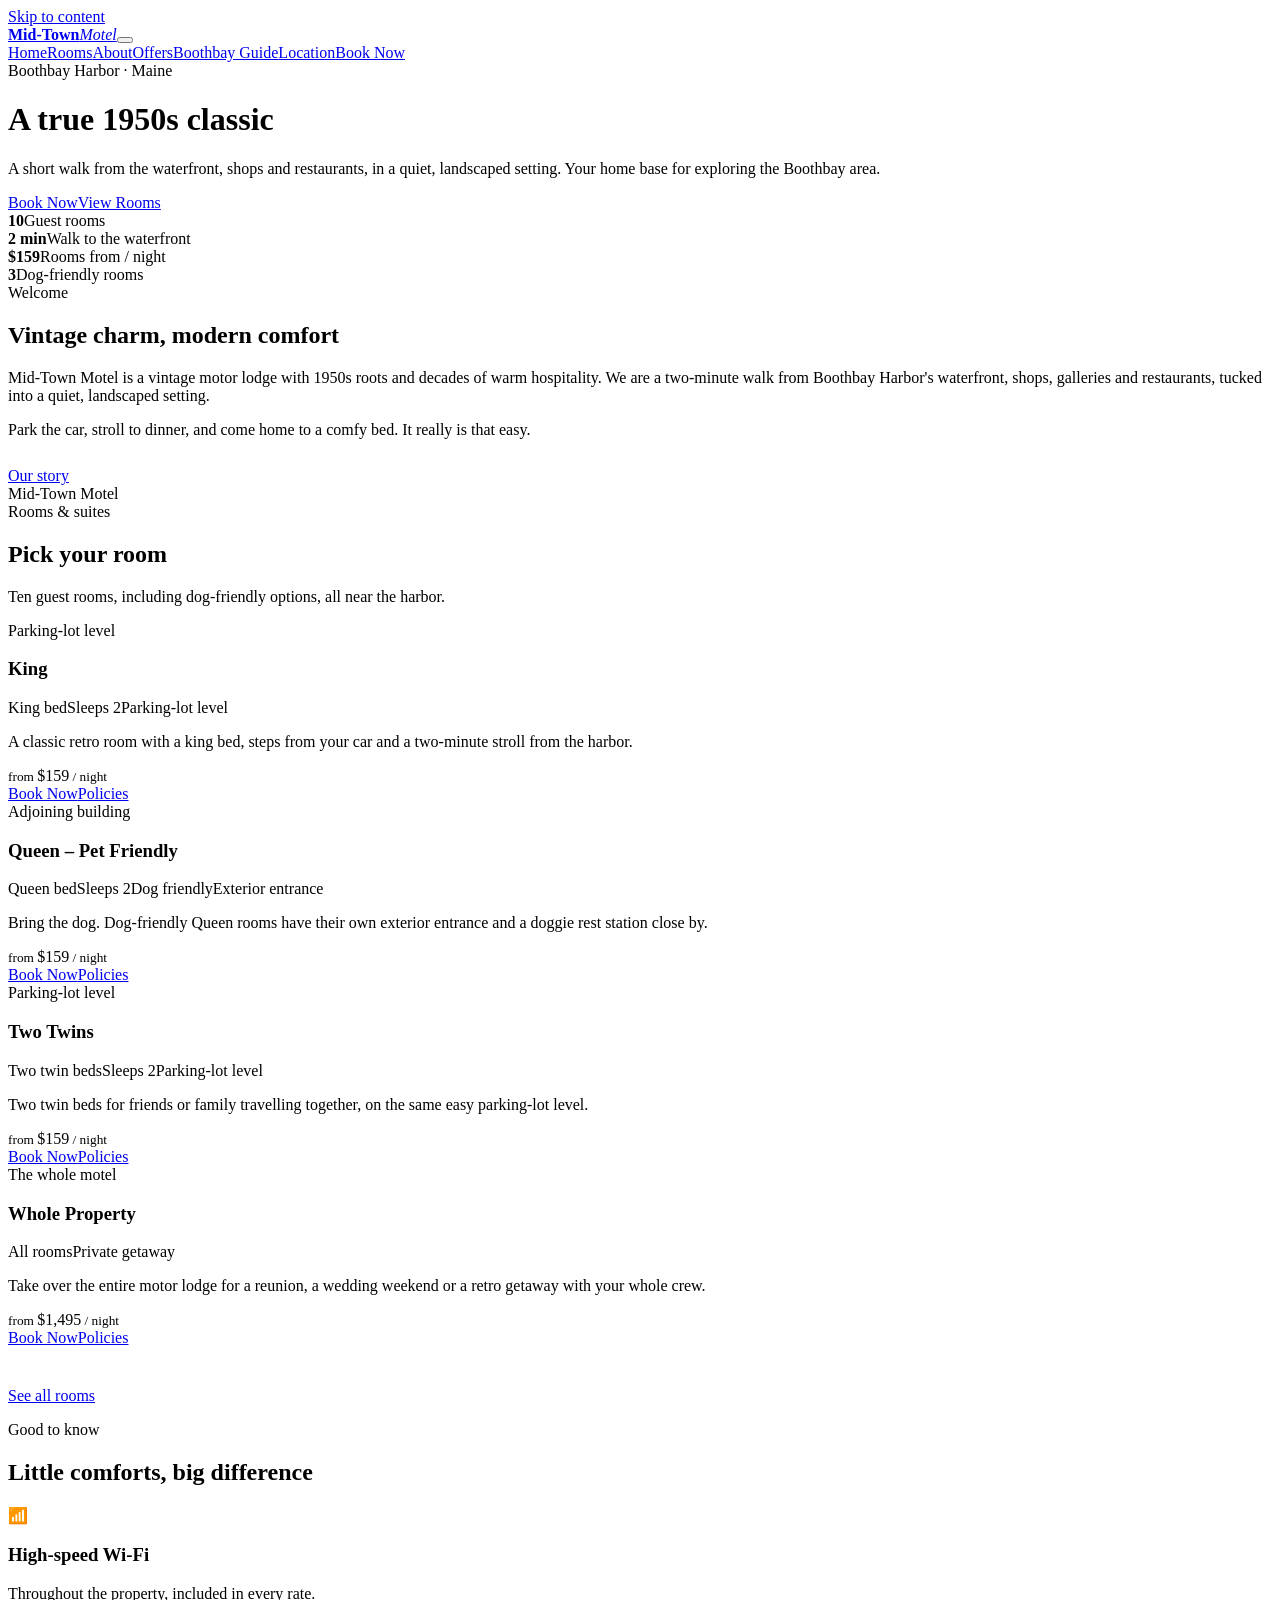
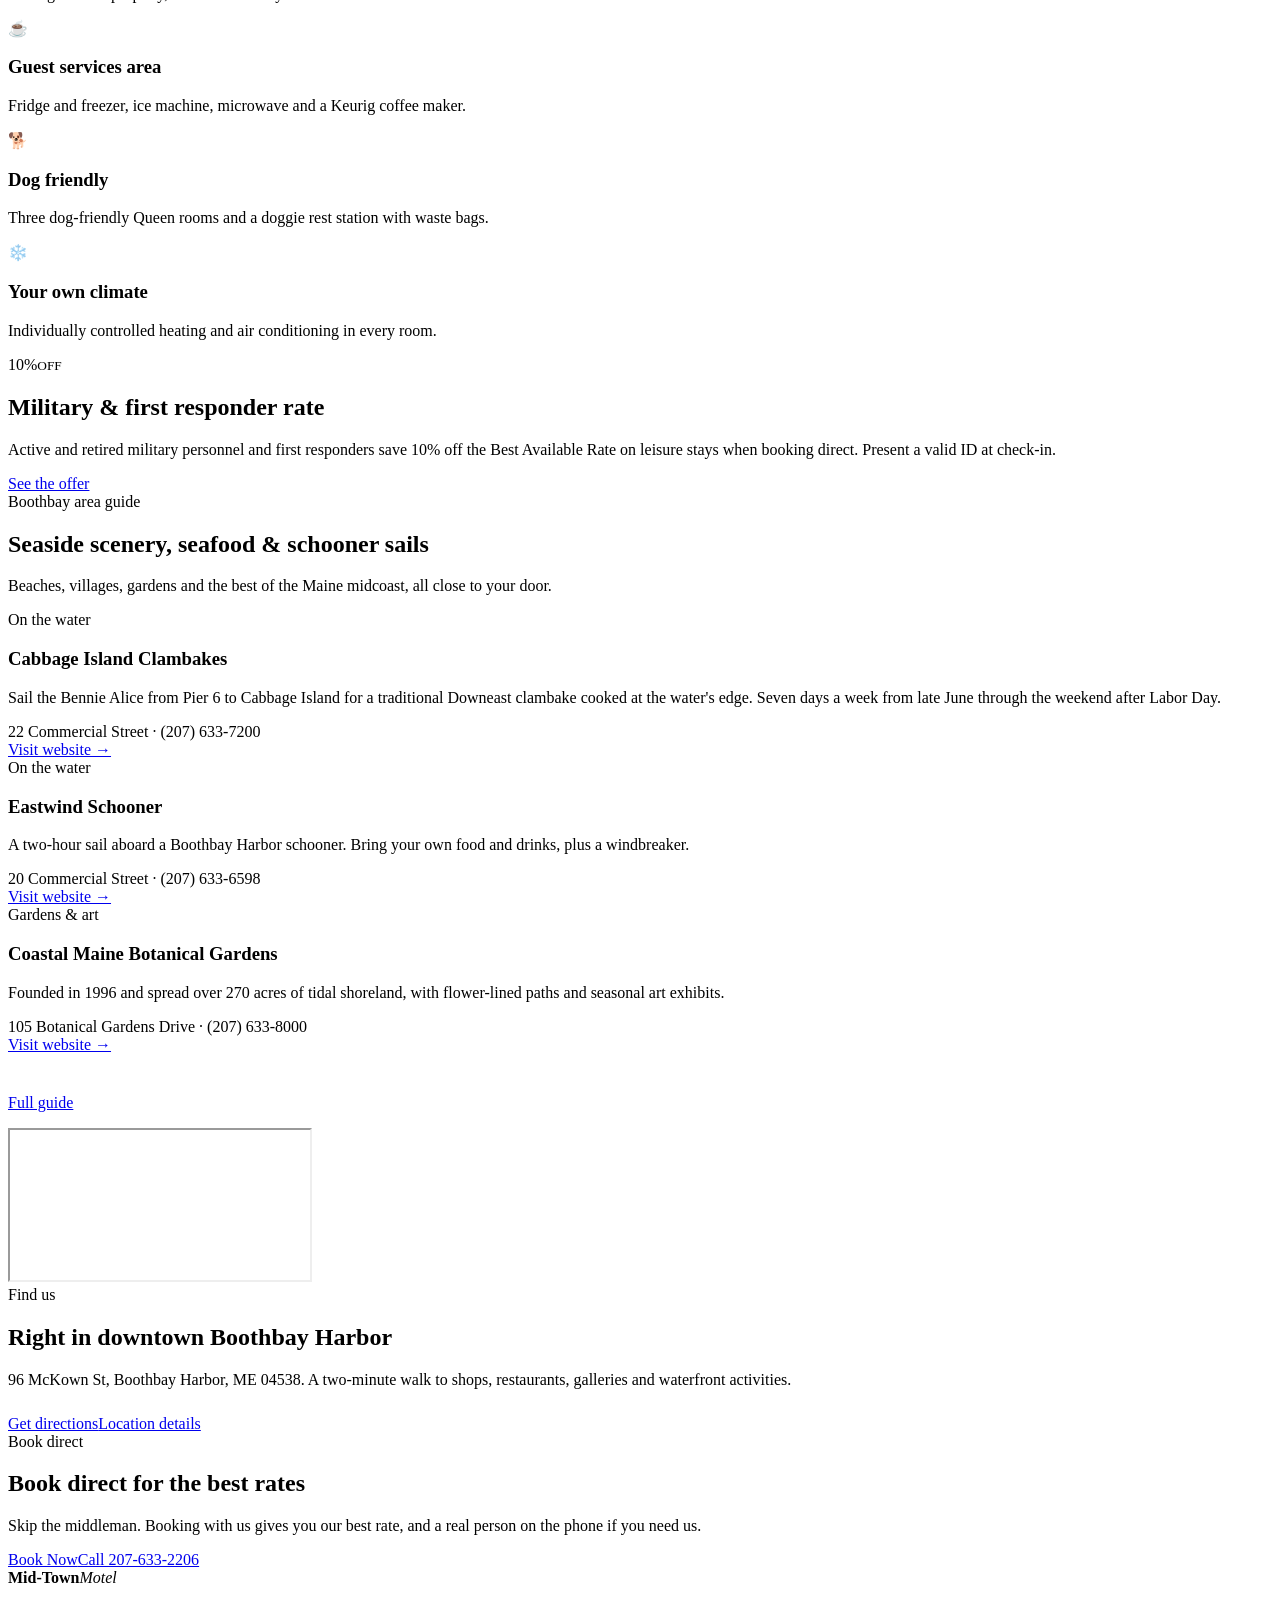
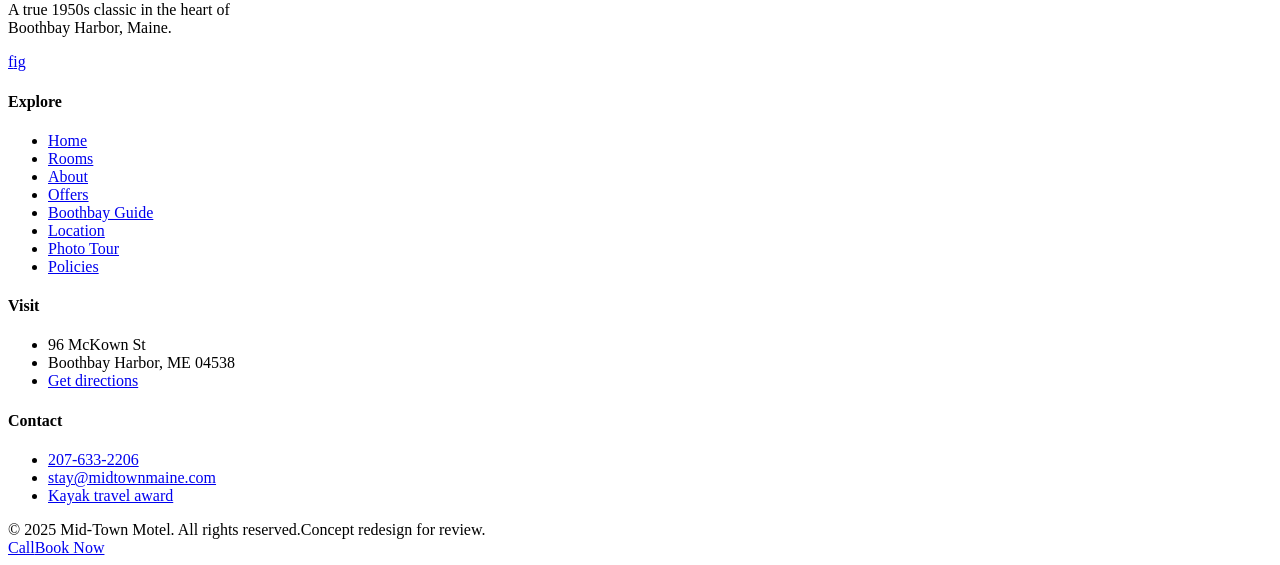
==== index.html @ a33936a2 "Add files via upload" ====
<!doctype html>
<html lang="en">
<head>
<meta charset="utf-8">
<meta name="viewport" content="width=device-width, initial-scale=1">
<title>Mid-Town Motel | Retro 1950s Motel in Boothbay Harbor, Maine</title>
<meta name="description" content="A true 1950s classic: a vintage motor lodge two minutes from the Boothbay Harbor waterfront. Ten rooms, dog-friendly options, book direct for the best rates.">
<meta name="theme-color" content="#0d2233">
<meta property="og:title" content="Mid-Town Motel | Retro 1950s Motel in Boothbay Harbor, Maine"><meta property="og:description" content="A true 1950s classic: a vintage motor lodge two minutes from the Boothbay Harbor waterfront. Ten rooms, dog-friendly options, book direct for the best rates."><meta property="og:type" content="website">
<link rel="preconnect" href="https://fonts.googleapis.com"><link rel="preconnect" href="https://fonts.gstatic.com" crossorigin>
<link href="https://fonts.googleapis.com/css2?family=DM+Sans:wght@400;500;700;800&family=Fraunces:opsz,wght@9..144,600;9..144,700;9..144,900&family=Monoton&family=Pacifico&display=swap" rel="stylesheet">
<link rel="stylesheet" href="assets/css/style.css">
<script>document.documentElement.classList.add("js")</script>
<script type="application/ld+json">{"@context": "https://schema.org", "@type": "Motel", "name": "Mid-Town Motel", "url": "https://midtownmaine.com", "telephone": "+1-207-633-2206", "email": "stay@midtownmaine.com", "priceRange": "from $159", "petsAllowed": true, "checkinTime": "15:00", "checkoutTime": "11:00", "address": {"@type": "PostalAddress", "streetAddress": "96 McKown St", "addressLocality": "Boothbay Harbor", "addressRegion": "ME", "postalCode": "04538", "addressCountry": "US"}, "sameAs": ["https://www.facebook.com/midtownmotelboothbay", "https://www.instagram.com/Mid_town_motel/"]}</script>
</head>
<body>
<a class="skip" href="#main">Skip to content</a>
<header class="site-header"><div class="wrap nav"><a class="logo" href="index.html" aria-label="Mid-Town Motel home"><b>Mid-Town</b><i>Motel</i></a><button class="menu-btn" aria-label="Menu" aria-expanded="false" aria-controls="nav"><span></span></button><nav class="nav-links" id="nav" aria-label="Main"><a href="index.html" class="active" aria-current="page">Home</a><a href="rooms.html">Rooms</a><a href="about.html">About</a><a href="offers.html">Offers</a><a href="guide.html">Boothbay Guide</a><a href="location.html">Location</a><a class="btn btn-coral btn-sm" href="https://resnexus.com/resnexus/reservations/book/DA784FEB-1E5F-4D53-B257-CAC2A75955D3?bookPackageID=4" target="_blank" rel="noopener">Book Now</a></nav></div></header>
<main id="main">
<div class="hero"><img class="hero-bg" src="https://midtownmaine.com/wp-content/uploads/2025/11/home-hotel-hero.jpg" alt="" onerror="this.remove()"><div class="wrap"><span class="eyebrow">Boothbay Harbor · Maine</span><h1>A true 1950s classic</h1><p>A short walk from the waterfront, shops and restaurants, in a quiet, landscaped setting. Your home base for exploring the Boothbay area.</p><div class="actions"><a class="btn btn-coral" href="https://resnexus.com/resnexus/reservations/book/DA784FEB-1E5F-4D53-B257-CAC2A75955D3?bookPackageID=4" target="_blank" rel="noopener">Book Now</a><a class="btn btn-light" href="rooms.html">View Rooms</a></div></div></div>
<div class="stats-wrap"><div class="wrap"><div class="stats"><div class="stat"><strong>10</strong><span>Guest rooms</span></div><div class="stat"><strong>2 min</strong><span>Walk to the waterfront</span></div><div class="stat"><strong>$159</strong><span>Rooms from / night</span></div><div class="stat"><strong>3</strong><span>Dog-friendly rooms</span></div></div></div></div><section><div class="wrap split"><div class="reveal"><span class="eyebrow">Welcome</span><h2>Vintage charm, modern comfort</h2><p class="lead">Mid-Town Motel is a vintage motor lodge with 1950s roots and decades of warm hospitality. We are a two-minute walk from Boothbay Harbor's waterfront, shops, galleries and restaurants, tucked into a quiet, landscaped setting.</p><p style="margin:16px 0 28px;color:var(--muted)">Park the car, stroll to dinner, and come home to a comfy bed. It really is that easy.</p><a class="btn btn-outline" href="about.html">Our story</a></div><div class="visual reveal"><div class="photo "><span class="tag-label">Mid-Town Motel</span><img src="https://midtownmaine.com/wp-content/uploads/2025/11/history-motel.jpg" alt="Mid-Town Motel in Boothbay Harbor" loading="lazy" onerror="this.remove()"></div></div></div></section><section class="bg-white"><div class="wrap"><div class="center"><span class="eyebrow">Rooms &amp; suites</span><h2>Pick your room</h2><p class="lead">Ten guest rooms, including dog-friendly options, all near the harbor.</p></div><div class="grid-4"><article class="reveal"><div class="card"><div class="photo "><span class="tag-label">Parking-lot level</span><img src="https://midtownmaine.com/wp-content/uploads/2025/11/21-DSC09886-1024x576.jpg" alt="King" loading="lazy" onerror="this.remove()"></div><div class="card-body"><h3>King</h3><div class="chips"><span class="chip">King bed</span><span class="chip">Sleeps 2</span><span class="chip">Parking-lot level</span></div><p>A classic retro room with a king bed, steps from your car and a two-minute stroll from the harbor.</p><div class="price"><small>from </small>$159<small> / night</small></div><div class="card-actions"><a class="btn btn-coral btn-sm" href="https://resnexus.com/resnexus/reservations/book/DA784FEB-1E5F-4D53-B257-CAC2A75955D3?bookPackageID=4" target="_blank" rel="noopener">Book Now</a><a class="btn btn-outline btn-sm" href="policies.html">Policies</a></div></div></div></article><article class="reveal"><div class="card"><div class="photo warm"><span class="tag-label">Adjoining building</span><img src="https://midtownmaine.com/wp-content/uploads/2025/11/25-DSC09910-1024x576.jpg" alt="Queen – Pet Friendly" loading="lazy" onerror="this.remove()"></div><div class="card-body"><h3>Queen – Pet Friendly</h3><div class="chips"><span class="chip">Queen bed</span><span class="chip">Sleeps 2</span><span class="chip pet">Dog friendly</span><span class="chip">Exterior entrance</span></div><p>Bring the dog. Dog-friendly Queen rooms have their own exterior entrance and a doggie rest station close by.</p><div class="price"><small>from </small>$159<small> / night</small></div><div class="card-actions"><a class="btn btn-coral btn-sm" href="https://resnexus.com/resnexus/reservations/book/DA784FEB-1E5F-4D53-B257-CAC2A75955D3?bookPackageID=4" target="_blank" rel="noopener">Book Now</a><a class="btn btn-outline btn-sm" href="policies.html">Policies</a></div></div></div></article><article class="reveal"><div class="card"><div class="photo pink"><span class="tag-label">Parking-lot level</span><img src="https://midtownmaine.com/wp-content/uploads/2025/11/03-DSC09683-1024x576.jpg" alt="Two Twins" loading="lazy" onerror="this.remove()"></div><div class="card-body"><h3>Two Twins</h3><div class="chips"><span class="chip">Two twin beds</span><span class="chip">Sleeps 2</span><span class="chip">Parking-lot level</span></div><p>Two twin beds for friends or family travelling together, on the same easy parking-lot level.</p><div class="price"><small>from </small>$159<small> / night</small></div><div class="card-actions"><a class="btn btn-coral btn-sm" href="https://resnexus.com/resnexus/reservations/book/DA784FEB-1E5F-4D53-B257-CAC2A75955D3?bookPackageID=4" target="_blank" rel="noopener">Book Now</a><a class="btn btn-outline btn-sm" href="policies.html">Policies</a></div></div></div></article><article class="reveal"><div class="card"><div class="photo warm"><span class="tag-label">The whole motel</span><img src="https://midtownmaine.com/wp-content/uploads/2025/11/46-untitled-1-683x1024.jpg" alt="Whole Property" loading="lazy" onerror="this.remove()"></div><div class="card-body"><h3>Whole Property</h3><div class="chips"><span class="chip">All rooms</span><span class="chip">Private getaway</span></div><p>Take over the entire motor lodge for a reunion, a wedding weekend or a retro getaway with your whole crew.</p><div class="price"><small>from </small>$1,495<small> / night</small></div><div class="card-actions"><a class="btn btn-coral btn-sm" href="https://resnexus.com/resnexus/reservations/book/DA784FEB-1E5F-4D53-B257-CAC2A75955D3?bookPackageID=4" target="_blank" rel="noopener">Book Now</a><a class="btn btn-outline btn-sm" href="policies.html">Policies</a></div></div></div></article></div><p class="center" style="margin-top:40px"><a class="btn btn-outline" href="rooms.html">See all rooms</a></p></div></section><section class="bg-navy"><div class="wrap"><div class="center"><span class="eyebrow">Good to know</span><h2>Little comforts, big difference</h2></div><div class="grid-4"><div class="reveal"><div class="amen"><span class="ico">📶</span><h3>High-speed Wi-Fi</h3><p>Throughout the property, included in every rate.</p></div></div><div class="reveal"><div class="amen"><span class="ico">☕</span><h3>Guest services area</h3><p>Fridge and freezer, ice machine, microwave and a Keurig coffee maker.</p></div></div><div class="reveal"><div class="amen"><span class="ico">🐕</span><h3>Dog friendly</h3><p>Three dog-friendly Queen rooms and a doggie rest station with waste bags.</p></div></div><div class="reveal"><div class="amen"><span class="ico">❄️</span><h3>Your own climate</h3><p>Individually controlled heating and air conditioning in every room.</p></div></div></div></div></section><section><div class="wrap"><div class="offer"><div class="big">10%<small>OFF</small></div><div><h2>Military &amp; first responder rate</h2><p>Active and retired military personnel and first responders save 10% off the Best Available Rate on leisure stays when booking direct. Present a valid ID at check-in.</p></div><a class="btn btn-coral" href="offers.html">See the offer</a></div></div></section><section class="bg-white"><div class="wrap"><div class="center"><span class="eyebrow">Boothbay area guide</span><h2>Seaside scenery, seafood &amp; schooner sails</h2><p class="lead">Beaches, villages, gardens and the best of the Maine midcoast, all close to your door.</p></div><div class="grid-3"><article class="reveal"><div class="guide-card c1"><span class="kicker">On the water</span><h3>Cabbage Island Clambakes</h3><p>Sail the Bennie Alice from Pier 6 to Cabbage Island for a traditional Downeast clambake cooked at the water&#x27;s edge. Seven days a week from late June through the weekend after Labor Day.</p><div class="meta">22 Commercial Street · (207) 633-7200</div><a class="more" href="https://www.cabbageislandclambake.com/" target="_blank" rel="noopener">Visit website →</a></div></article><article class="reveal"><div class="guide-card c2"><span class="kicker">On the water</span><h3>Eastwind Schooner</h3><p>A two-hour sail aboard a Boothbay Harbor schooner. Bring your own food and drinks, plus a windbreaker.</p><div class="meta">20 Commercial Street · (207) 633-6598</div><a class="more" href="https://www.boothbaysailing.com/" target="_blank" rel="noopener">Visit website →</a></div></article><article class="reveal"><div class="guide-card c3"><span class="kicker">Gardens &amp; art</span><h3>Coastal Maine Botanical Gardens</h3><p>Founded in 1996 and spread over 270 acres of tidal shoreland, with flower-lined paths and seasonal art exhibits.</p><div class="meta">105 Botanical Gardens Drive · (207) 633-8000</div><a class="more" href="https://www.mainegardens.org/" target="_blank" rel="noopener">Visit website →</a></div></article></div><p class="center" style="margin-top:40px"><a class="btn btn-outline" href="guide.html">Full guide</a></p></div></section><section><div class="wrap split"><div class="visual"><div class="map"><iframe title="Map of Mid-Town Motel" loading="lazy" referrerpolicy="no-referrer-when-downgrade" src="https://www.google.com/maps?q=96+McKown+St,+Boothbay+Harbor,+ME+04538&output=embed"></iframe></div></div><div><span class="eyebrow">Find us</span><h2>Right in downtown Boothbay Harbor</h2><p class="lead">96 McKown St, Boothbay Harbor, ME 04538. A two-minute walk to shops, restaurants, galleries and waterfront activities.</p><div class="actions" style="margin-top:26px"><a class="btn btn-coral" href="https://www.google.com/maps/search/?api=1&query=96+McKown+St+Boothbay+Harbor+ME+04538" target="_blank" rel="noopener">Get directions</a><a class="btn btn-outline" href="location.html">Location details</a></div></div></div></section><section class="cta"><div class="wrap"><span class="eyebrow reveal">Book direct</span><h2 class="reveal">Book direct for the best rates</h2><p class="reveal">Skip the middleman. Booking with us gives you our best rate, and a real person on the phone if you need us.</p><div class="actions reveal"><a class="btn btn-coral" href="https://resnexus.com/resnexus/reservations/book/DA784FEB-1E5F-4D53-B257-CAC2A75955D3?bookPackageID=4" target="_blank" rel="noopener">Book Now</a><a class="btn btn-light" href="tel:+12076332206">Call 207-633-2206</a></div></div></section>
</main>
<footer><div class="wrap"><div class="foot"><div class="foot-logo"><b>Mid-Town</b><i>Motel</i><p style="margin-top:14px;max-width:34ch">A true 1950s classic in the heart of Boothbay Harbor, Maine.</p><div class="socials"><a href="https://www.facebook.com/midtownmotelboothbay" target="_blank" rel="noopener" aria-label="Facebook">f</a><a href="https://www.instagram.com/Mid_town_motel/" target="_blank" rel="noopener" aria-label="Instagram">ig</a></div></div><div><h4>Explore</h4><ul><li><a href="index.html">Home</a></li><li><a href="rooms.html">Rooms</a></li><li><a href="about.html">About</a></li><li><a href="offers.html">Offers</a></li><li><a href="guide.html">Boothbay Guide</a></li><li><a href="location.html">Location</a></li><li><a href="gallery.html">Photo Tour</a></li><li><a href="policies.html">Policies</a></li></ul></div><div><h4>Visit</h4><ul><li>96 McKown St</li><li>Boothbay Harbor, ME 04538</li><li><a href="https://www.google.com/maps/search/?api=1&query=96+McKown+St+Boothbay+Harbor+ME+04538" target="_blank" rel="noopener">Get directions</a></li></ul></div><div><h4>Contact</h4><ul><li><a href="tel:+12076332206">207-633-2206</a></li><li><a href="mailto:stay@midtownmaine.com">stay@midtownmaine.com</a></li><li><a href="https://www.kayak.com/Boothbay-Harbor-Hotels-Mid-Town-Motel.2996930.ksp" target="_blank" rel="noopener">Kayak travel award</a></li></ul></div></div><div class="copy"><span>© <span data-year>2025</span> Mid-Town Motel. All rights reserved.</span><span>Concept redesign for review.</span></div></div></footer><div class="mbar"><a href="tel:+12076332206">Call</a><a class="go" href="https://resnexus.com/resnexus/reservations/book/DA784FEB-1E5F-4D53-B257-CAC2A75955D3?bookPackageID=4" target="_blank" rel="noopener">Book Now</a></div>
<script src="assets/js/main.js"></script>
</body>
</html>
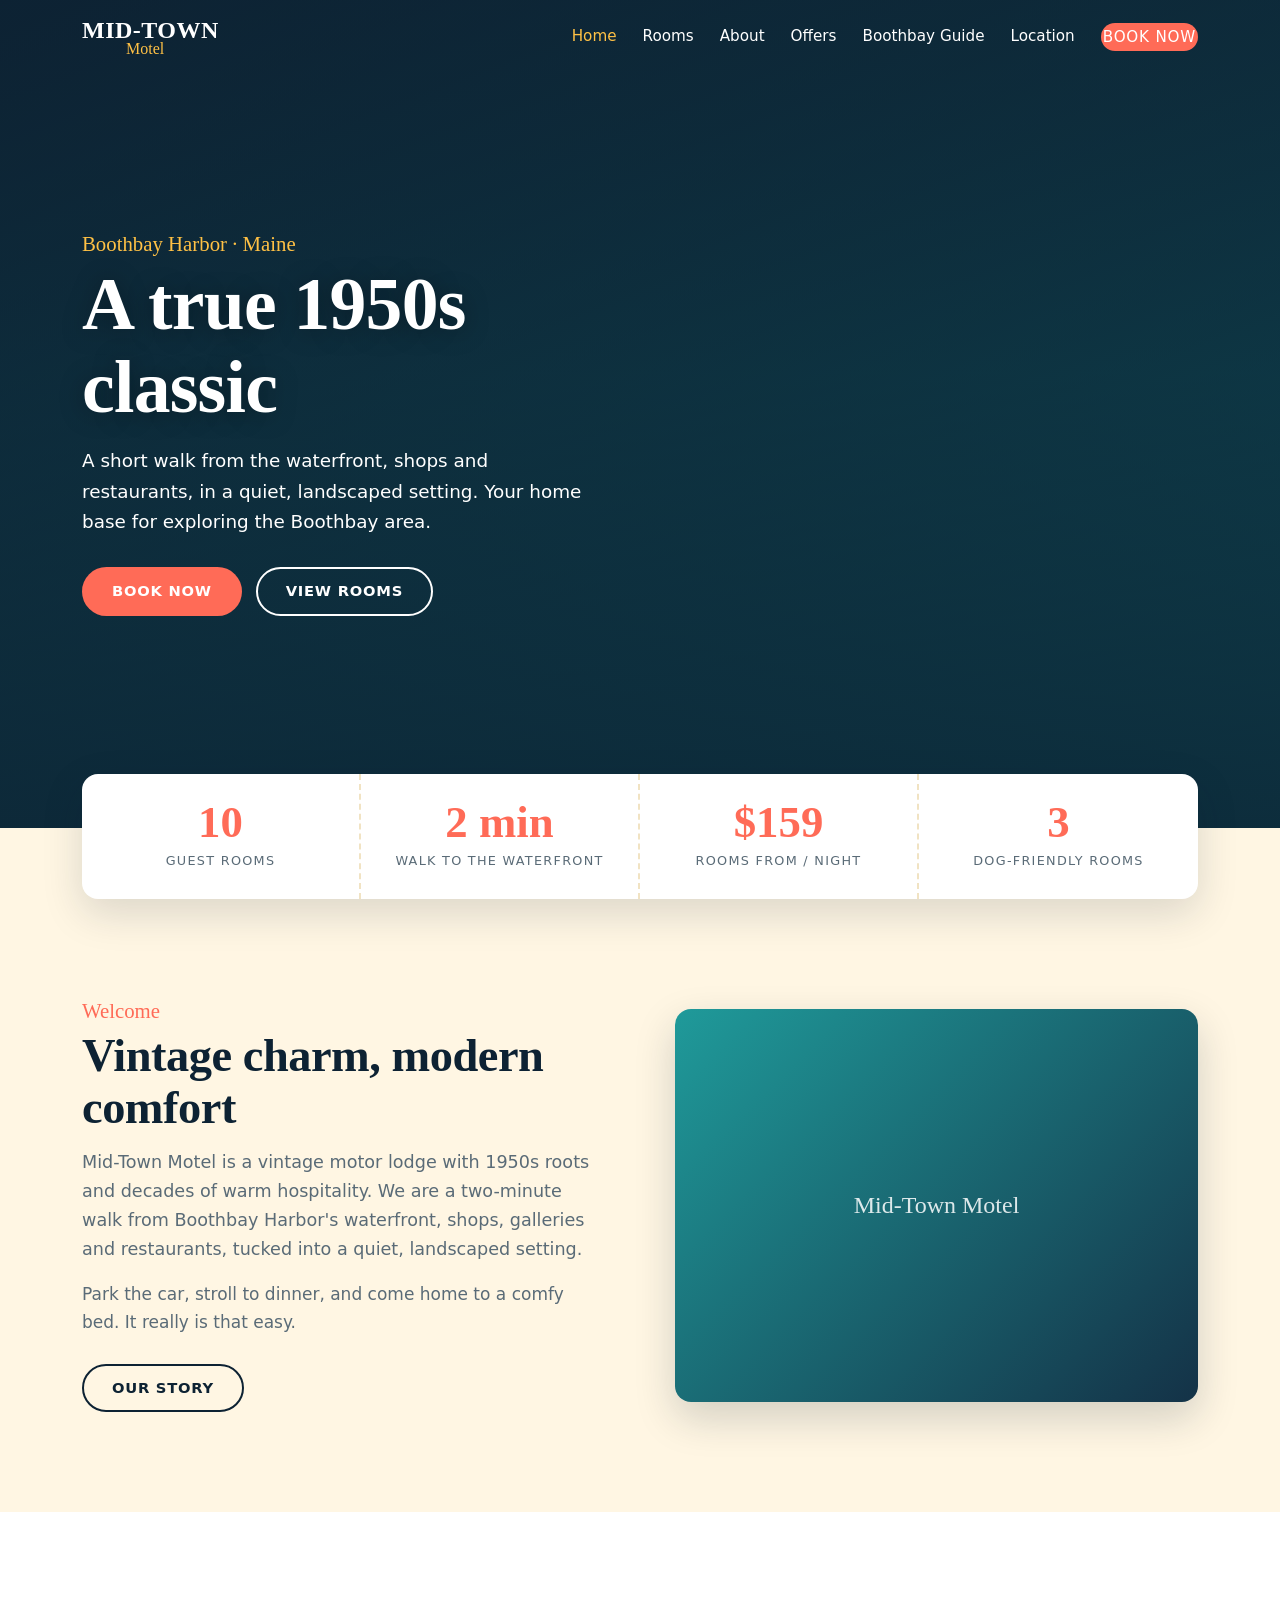
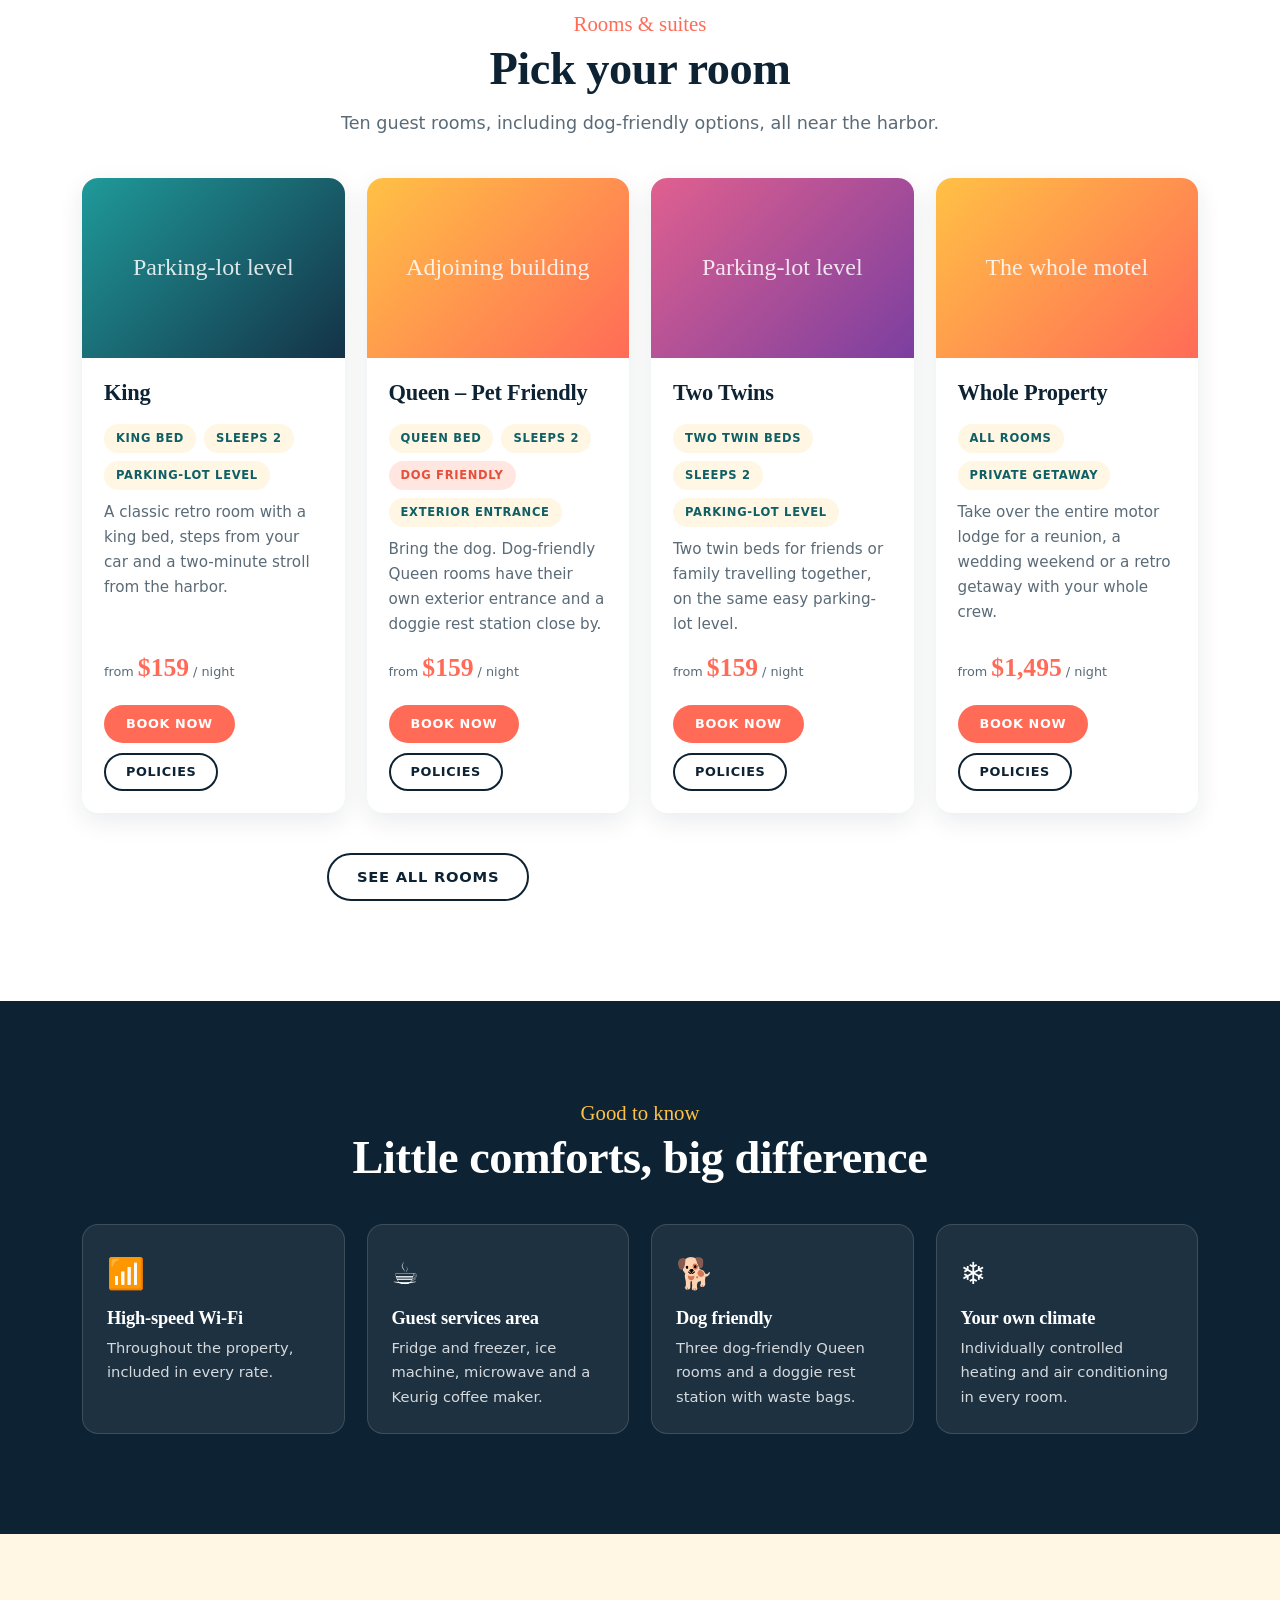
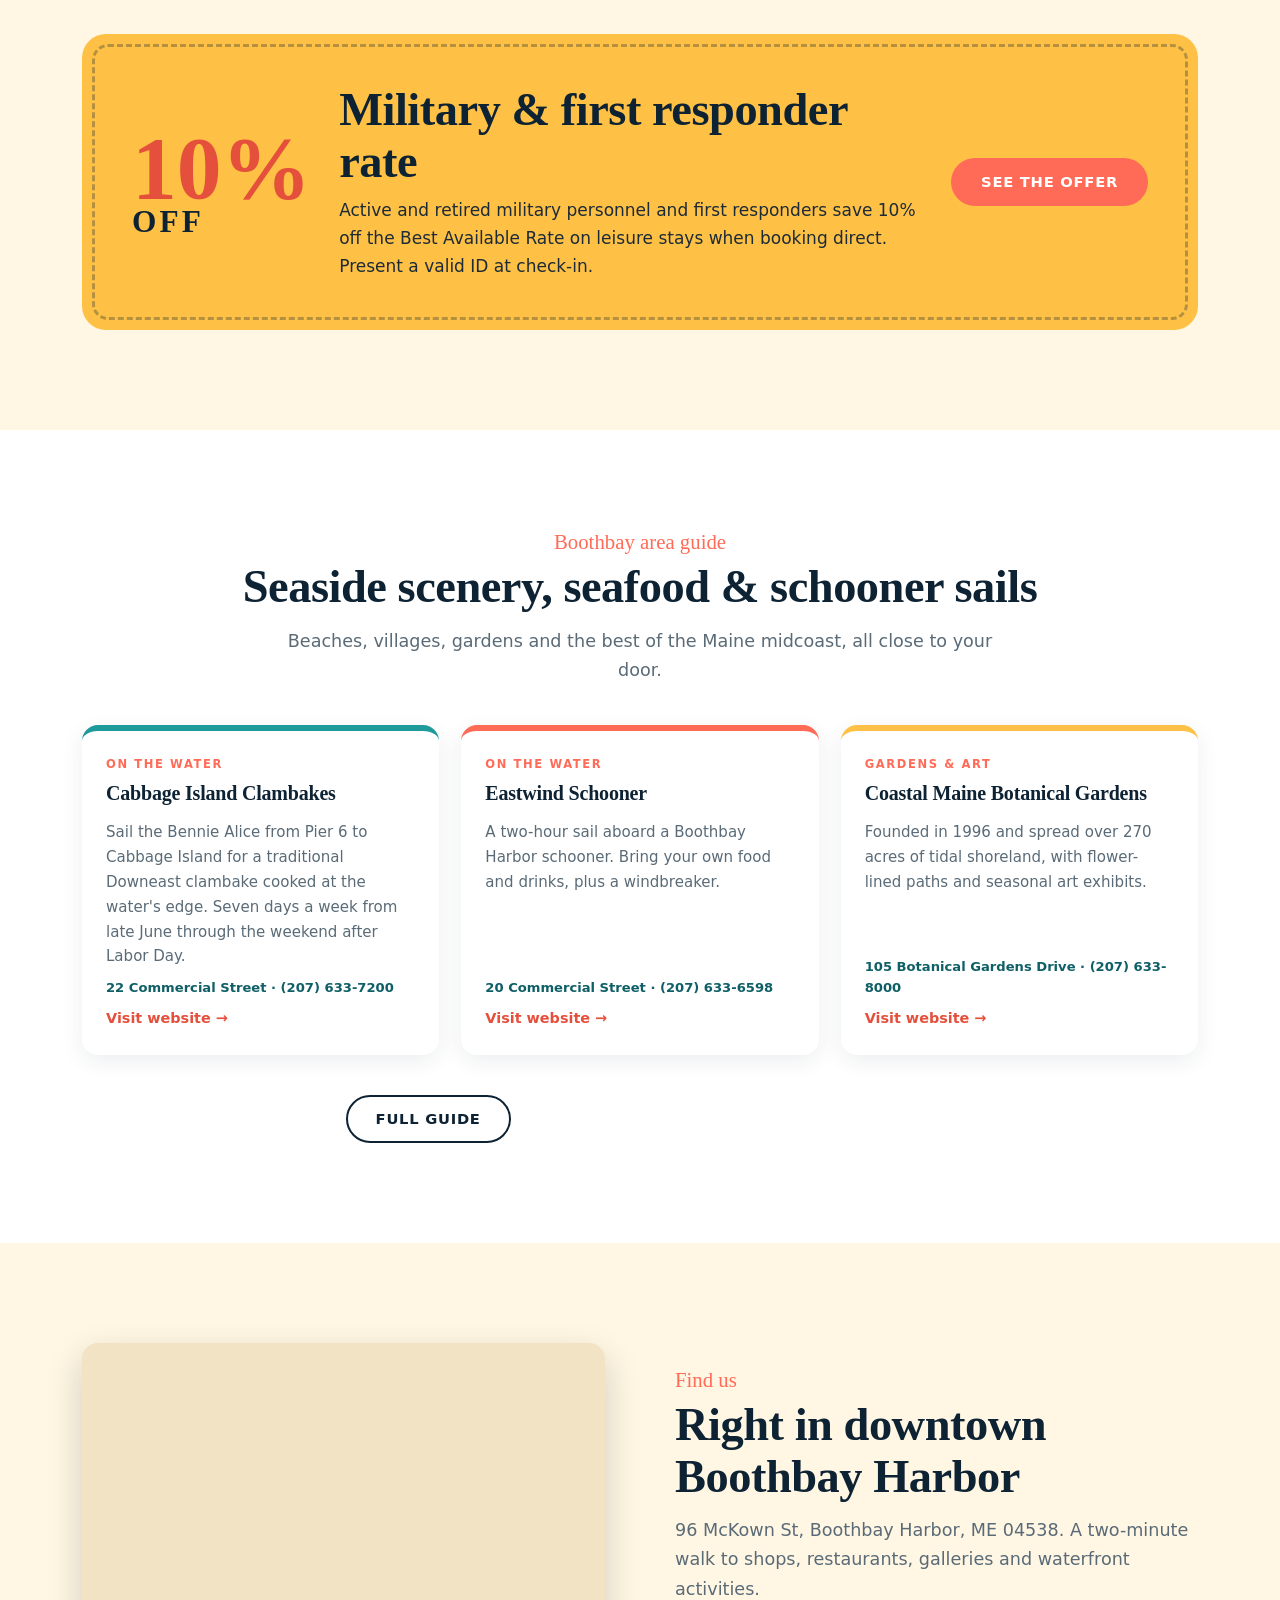
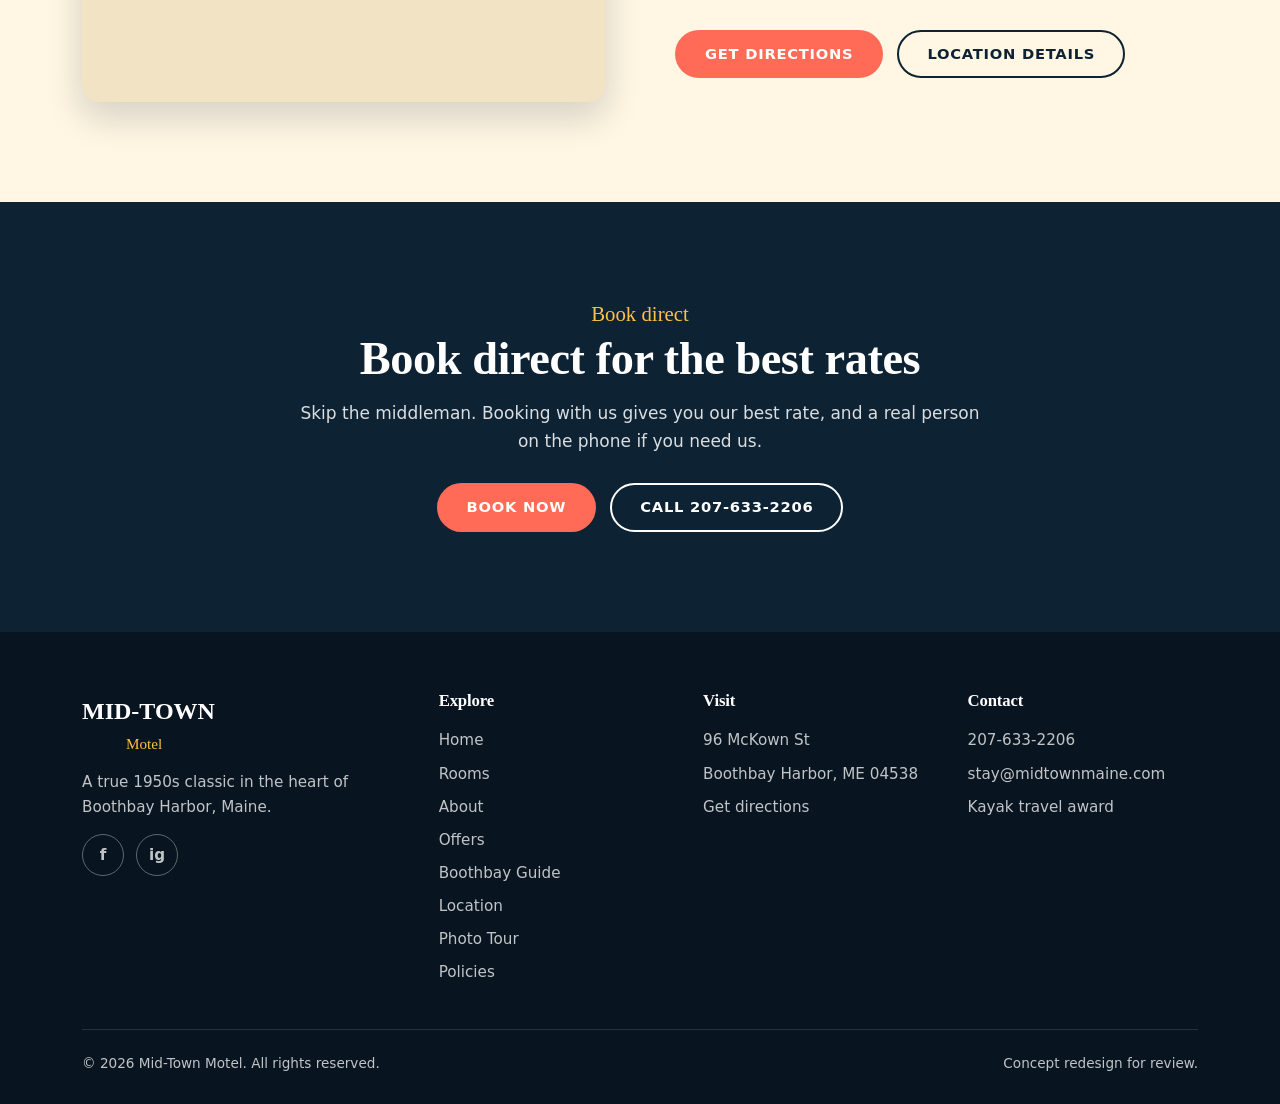
==== commit 1e98abe8: "Update index.html" ====
--- a/index.html
+++ b/index.html
@@ -9,7 +9,7 @@
 <meta property="og:title" content="Mid-Town Motel | Retro 1950s Motel in Boothbay Harbor, Maine"><meta property="og:description" content="A true 1950s classic: a vintage motor lodge two minutes from the Boothbay Harbor waterfront. Ten rooms, dog-friendly options, book direct for the best rates."><meta property="og:type" content="website">
 <link rel="preconnect" href="https://fonts.googleapis.com"><link rel="preconnect" href="https://fonts.gstatic.com" crossorigin>
 <link href="https://fonts.googleapis.com/css2?family=DM+Sans:wght@400;500;700;800&family=Fraunces:opsz,wght@9..144,600;9..144,700;9..144,900&family=Monoton&family=Pacifico&display=swap" rel="stylesheet">
-<link rel="stylesheet" href="assets/css/style.css">
+<link rel="stylesheet" href="style.css">
 <script>document.documentElement.classList.add("js")</script>
 <script type="application/ld+json">{"@context": "https://schema.org", "@type": "Motel", "name": "Mid-Town Motel", "url": "https://midtownmaine.com", "telephone": "+1-207-633-2206", "email": "stay@midtownmaine.com", "priceRange": "from $159", "petsAllowed": true, "checkinTime": "15:00", "checkoutTime": "11:00", "address": {"@type": "PostalAddress", "streetAddress": "96 McKown St", "addressLocality": "Boothbay Harbor", "addressRegion": "ME", "postalCode": "04538", "addressCountry": "US"}, "sameAs": ["https://www.facebook.com/midtownmotelboothbay", "https://www.instagram.com/Mid_town_motel/"]}</script>
 </head>
@@ -21,6 +21,6 @@
 <div class="stats-wrap"><div class="wrap"><div class="stats"><div class="stat"><strong>10</strong><span>Guest rooms</span></div><div class="stat"><strong>2 min</strong><span>Walk to the waterfront</span></div><div class="stat"><strong>$159</strong><span>Rooms from / night</span></div><div class="stat"><strong>3</strong><span>Dog-friendly rooms</span></div></div></div></div><section><div class="wrap split"><div class="reveal"><span class="eyebrow">Welcome</span><h2>Vintage charm, modern comfort</h2><p class="lead">Mid-Town Motel is a vintage motor lodge with 1950s roots and decades of warm hospitality. We are a two-minute walk from Boothbay Harbor's waterfront, shops, galleries and restaurants, tucked into a quiet, landscaped setting.</p><p style="margin:16px 0 28px;color:var(--muted)">Park the car, stroll to dinner, and come home to a comfy bed. It really is that easy.</p><a class="btn btn-outline" href="about.html">Our story</a></div><div class="visual reveal"><div class="photo "><span class="tag-label">Mid-Town Motel</span><img src="https://midtownmaine.com/wp-content/uploads/2025/11/history-motel.jpg" alt="Mid-Town Motel in Boothbay Harbor" loading="lazy" onerror="this.remove()"></div></div></div></section><section class="bg-white"><div class="wrap"><div class="center"><span class="eyebrow">Rooms &amp; suites</span><h2>Pick your room</h2><p class="lead">Ten guest rooms, including dog-friendly options, all near the harbor.</p></div><div class="grid-4"><article class="reveal"><div class="card"><div class="photo "><span class="tag-label">Parking-lot level</span><img src="https://midtownmaine.com/wp-content/uploads/2025/11/21-DSC09886-1024x576.jpg" alt="King" loading="lazy" onerror="this.remove()"></div><div class="card-body"><h3>King</h3><div class="chips"><span class="chip">King bed</span><span class="chip">Sleeps 2</span><span class="chip">Parking-lot level</span></div><p>A classic retro room with a king bed, steps from your car and a two-minute stroll from the harbor.</p><div class="price"><small>from </small>$159<small> / night</small></div><div class="card-actions"><a class="btn btn-coral btn-sm" href="https://resnexus.com/resnexus/reservations/book/DA784FEB-1E5F-4D53-B257-CAC2A75955D3?bookPackageID=4" target="_blank" rel="noopener">Book Now</a><a class="btn btn-outline btn-sm" href="policies.html">Policies</a></div></div></div></article><article class="reveal"><div class="card"><div class="photo warm"><span class="tag-label">Adjoining building</span><img src="https://midtownmaine.com/wp-content/uploads/2025/11/25-DSC09910-1024x576.jpg" alt="Queen – Pet Friendly" loading="lazy" onerror="this.remove()"></div><div class="card-body"><h3>Queen – Pet Friendly</h3><div class="chips"><span class="chip">Queen bed</span><span class="chip">Sleeps 2</span><span class="chip pet">Dog friendly</span><span class="chip">Exterior entrance</span></div><p>Bring the dog. Dog-friendly Queen rooms have their own exterior entrance and a doggie rest station close by.</p><div class="price"><small>from </small>$159<small> / night</small></div><div class="card-actions"><a class="btn btn-coral btn-sm" href="https://resnexus.com/resnexus/reservations/book/DA784FEB-1E5F-4D53-B257-CAC2A75955D3?bookPackageID=4" target="_blank" rel="noopener">Book Now</a><a class="btn btn-outline btn-sm" href="policies.html">Policies</a></div></div></div></article><article class="reveal"><div class="card"><div class="photo pink"><span class="tag-label">Parking-lot level</span><img src="https://midtownmaine.com/wp-content/uploads/2025/11/03-DSC09683-1024x576.jpg" alt="Two Twins" loading="lazy" onerror="this.remove()"></div><div class="card-body"><h3>Two Twins</h3><div class="chips"><span class="chip">Two twin beds</span><span class="chip">Sleeps 2</span><span class="chip">Parking-lot level</span></div><p>Two twin beds for friends or family travelling together, on the same easy parking-lot level.</p><div class="price"><small>from </small>$159<small> / night</small></div><div class="card-actions"><a class="btn btn-coral btn-sm" href="https://resnexus.com/resnexus/reservations/book/DA784FEB-1E5F-4D53-B257-CAC2A75955D3?bookPackageID=4" target="_blank" rel="noopener">Book Now</a><a class="btn btn-outline btn-sm" href="policies.html">Policies</a></div></div></div></article><article class="reveal"><div class="card"><div class="photo warm"><span class="tag-label">The whole motel</span><img src="https://midtownmaine.com/wp-content/uploads/2025/11/46-untitled-1-683x1024.jpg" alt="Whole Property" loading="lazy" onerror="this.remove()"></div><div class="card-body"><h3>Whole Property</h3><div class="chips"><span class="chip">All rooms</span><span class="chip">Private getaway</span></div><p>Take over the entire motor lodge for a reunion, a wedding weekend or a retro getaway with your whole crew.</p><div class="price"><small>from </small>$1,495<small> / night</small></div><div class="card-actions"><a class="btn btn-coral btn-sm" href="https://resnexus.com/resnexus/reservations/book/DA784FEB-1E5F-4D53-B257-CAC2A75955D3?bookPackageID=4" target="_blank" rel="noopener">Book Now</a><a class="btn btn-outline btn-sm" href="policies.html">Policies</a></div></div></div></article></div><p class="center" style="margin-top:40px"><a class="btn btn-outline" href="rooms.html">See all rooms</a></p></div></section><section class="bg-navy"><div class="wrap"><div class="center"><span class="eyebrow">Good to know</span><h2>Little comforts, big difference</h2></div><div class="grid-4"><div class="reveal"><div class="amen"><span class="ico">📶</span><h3>High-speed Wi-Fi</h3><p>Throughout the property, included in every rate.</p></div></div><div class="reveal"><div class="amen"><span class="ico">☕</span><h3>Guest services area</h3><p>Fridge and freezer, ice machine, microwave and a Keurig coffee maker.</p></div></div><div class="reveal"><div class="amen"><span class="ico">🐕</span><h3>Dog friendly</h3><p>Three dog-friendly Queen rooms and a doggie rest station with waste bags.</p></div></div><div class="reveal"><div class="amen"><span class="ico">❄️</span><h3>Your own climate</h3><p>Individually controlled heating and air conditioning in every room.</p></div></div></div></div></section><section><div class="wrap"><div class="offer"><div class="big">10%<small>OFF</small></div><div><h2>Military &amp; first responder rate</h2><p>Active and retired military personnel and first responders save 10% off the Best Available Rate on leisure stays when booking direct. Present a valid ID at check-in.</p></div><a class="btn btn-coral" href="offers.html">See the offer</a></div></div></section><section class="bg-white"><div class="wrap"><div class="center"><span class="eyebrow">Boothbay area guide</span><h2>Seaside scenery, seafood &amp; schooner sails</h2><p class="lead">Beaches, villages, gardens and the best of the Maine midcoast, all close to your door.</p></div><div class="grid-3"><article class="reveal"><div class="guide-card c1"><span class="kicker">On the water</span><h3>Cabbage Island Clambakes</h3><p>Sail the Bennie Alice from Pier 6 to Cabbage Island for a traditional Downeast clambake cooked at the water&#x27;s edge. Seven days a week from late June through the weekend after Labor Day.</p><div class="meta">22 Commercial Street · (207) 633-7200</div><a class="more" href="https://www.cabbageislandclambake.com/" target="_blank" rel="noopener">Visit website →</a></div></article><article class="reveal"><div class="guide-card c2"><span class="kicker">On the water</span><h3>Eastwind Schooner</h3><p>A two-hour sail aboard a Boothbay Harbor schooner. Bring your own food and drinks, plus a windbreaker.</p><div class="meta">20 Commercial Street · (207) 633-6598</div><a class="more" href="https://www.boothbaysailing.com/" target="_blank" rel="noopener">Visit website →</a></div></article><article class="reveal"><div class="guide-card c3"><span class="kicker">Gardens &amp; art</span><h3>Coastal Maine Botanical Gardens</h3><p>Founded in 1996 and spread over 270 acres of tidal shoreland, with flower-lined paths and seasonal art exhibits.</p><div class="meta">105 Botanical Gardens Drive · (207) 633-8000</div><a class="more" href="https://www.mainegardens.org/" target="_blank" rel="noopener">Visit website →</a></div></article></div><p class="center" style="margin-top:40px"><a class="btn btn-outline" href="guide.html">Full guide</a></p></div></section><section><div class="wrap split"><div class="visual"><div class="map"><iframe title="Map of Mid-Town Motel" loading="lazy" referrerpolicy="no-referrer-when-downgrade" src="https://www.google.com/maps?q=96+McKown+St,+Boothbay+Harbor,+ME+04538&output=embed"></iframe></div></div><div><span class="eyebrow">Find us</span><h2>Right in downtown Boothbay Harbor</h2><p class="lead">96 McKown St, Boothbay Harbor, ME 04538. A two-minute walk to shops, restaurants, galleries and waterfront activities.</p><div class="actions" style="margin-top:26px"><a class="btn btn-coral" href="https://www.google.com/maps/search/?api=1&query=96+McKown+St+Boothbay+Harbor+ME+04538" target="_blank" rel="noopener">Get directions</a><a class="btn btn-outline" href="location.html">Location details</a></div></div></div></section><section class="cta"><div class="wrap"><span class="eyebrow reveal">Book direct</span><h2 class="reveal">Book direct for the best rates</h2><p class="reveal">Skip the middleman. Booking with us gives you our best rate, and a real person on the phone if you need us.</p><div class="actions reveal"><a class="btn btn-coral" href="https://resnexus.com/resnexus/reservations/book/DA784FEB-1E5F-4D53-B257-CAC2A75955D3?bookPackageID=4" target="_blank" rel="noopener">Book Now</a><a class="btn btn-light" href="tel:+12076332206">Call 207-633-2206</a></div></div></section>
 </main>
 <footer><div class="wrap"><div class="foot"><div class="foot-logo"><b>Mid-Town</b><i>Motel</i><p style="margin-top:14px;max-width:34ch">A true 1950s classic in the heart of Boothbay Harbor, Maine.</p><div class="socials"><a href="https://www.facebook.com/midtownmotelboothbay" target="_blank" rel="noopener" aria-label="Facebook">f</a><a href="https://www.instagram.com/Mid_town_motel/" target="_blank" rel="noopener" aria-label="Instagram">ig</a></div></div><div><h4>Explore</h4><ul><li><a href="index.html">Home</a></li><li><a href="rooms.html">Rooms</a></li><li><a href="about.html">About</a></li><li><a href="offers.html">Offers</a></li><li><a href="guide.html">Boothbay Guide</a></li><li><a href="location.html">Location</a></li><li><a href="gallery.html">Photo Tour</a></li><li><a href="policies.html">Policies</a></li></ul></div><div><h4>Visit</h4><ul><li>96 McKown St</li><li>Boothbay Harbor, ME 04538</li><li><a href="https://www.google.com/maps/search/?api=1&query=96+McKown+St+Boothbay+Harbor+ME+04538" target="_blank" rel="noopener">Get directions</a></li></ul></div><div><h4>Contact</h4><ul><li><a href="tel:+12076332206">207-633-2206</a></li><li><a href="mailto:stay@midtownmaine.com">stay@midtownmaine.com</a></li><li><a href="https://www.kayak.com/Boothbay-Harbor-Hotels-Mid-Town-Motel.2996930.ksp" target="_blank" rel="noopener">Kayak travel award</a></li></ul></div></div><div class="copy"><span>© <span data-year>2025</span> Mid-Town Motel. All rights reserved.</span><span>Concept redesign for review.</span></div></div></footer><div class="mbar"><a href="tel:+12076332206">Call</a><a class="go" href="https://resnexus.com/resnexus/reservations/book/DA784FEB-1E5F-4D53-B257-CAC2A75955D3?bookPackageID=4" target="_blank" rel="noopener">Book Now</a></div>
-<script src="assets/js/main.js"></script>
+<script src="main.js"></script>
 </body>
 </html>
--- a/style.css
+++ b/style.css
@@ -0,0 +1,226 @@
+/* ==========================================================
+   Mid-Town Motel — retro motor lodge redesign (calm version)
+   ========================================================== */
+:root{
+  --navy:#0d2233; --navy-2:#143247; --teal:#1f9a9a; --teal-d:#0e5f66;
+  --cream:#fff6e3; --cream-2:#f1e3c3; --coral:#ff6b57; --coral-d:#e4503c; --sun:#ffc145;
+  --ink:#1c2b36; --muted:#5a6b77; --white:#fff;
+  --radius:16px; --max:1160px;
+  --f-display:'Fraunces',Georgia,serif; --f-body:'DM Sans',system-ui,sans-serif; --f-script:'Pacifico',cursive;
+}
+*,*::before,*::after{box-sizing:border-box}
+*{margin:0;padding:0}
+html{scroll-behavior:smooth;-webkit-text-size-adjust:100%;overflow-x:clip}
+body{font-family:var(--f-body);color:var(--ink);background:var(--cream);line-height:1.65;font-size:17px;overflow-x:clip}
+img,svg{max-width:100%;display:block}
+a{color:inherit;text-decoration:none}
+ul{list-style:none}
+h1,h2,h3,h4{font-family:var(--f-display);font-weight:700;line-height:1.12;color:var(--navy);letter-spacing:-.01em}
+h1{font-size:clamp(2.4rem,6.4vw,4.6rem)}
+h2{font-size:clamp(1.9rem,4.2vw,2.9rem);margin-bottom:14px}
+h3{font-size:1.4rem;margin-bottom:8px}
+p{max-width:64ch}
+.wrap{width:100%;max-width:var(--max);margin:0 auto;padding:0 22px}
+section{padding:clamp(56px,8vw,100px) 0;position:relative}
+.skip{position:absolute;left:-999px;top:8px;background:var(--coral);color:#fff;padding:10px 16px;border-radius:8px;z-index:200}
+.skip:focus{left:8px}
+:focus-visible{outline:3px solid var(--sun);outline-offset:3px;border-radius:6px}
+.eyebrow{font-family:var(--f-script);color:var(--coral);font-size:1.3rem;margin-bottom:6px;display:block;line-height:1.2}
+.lead{font-size:1.1rem;color:var(--muted)}
+.center{text-align:center}
+.center p,.center .lead{margin-left:auto;margin-right:auto}
+
+/* buttons */
+.btn{display:inline-flex;align-items:center;justify-content:center;padding:14px 28px;border-radius:999px;font-weight:700;font-size:.92rem;letter-spacing:.05em;text-transform:uppercase;border:2.5px solid transparent;cursor:pointer;transition:background .2s,color .2s,border-color .2s;font-family:inherit;line-height:1.1;text-align:center}
+.btn-coral{background:var(--coral);color:#fff}
+.btn-coral:hover{background:var(--coral-d)}
+.btn-outline{border-color:var(--navy);color:var(--navy)}
+.btn-outline:hover{background:var(--navy);color:#fff}
+.btn-light{border-color:#fff;color:#fff}
+.btn-light:hover{background:#fff;color:var(--navy)}
+.btn-sm{padding:10px 20px;font-size:.8rem}
+.actions{display:flex;gap:14px;flex-wrap:wrap}
+
+/* header */
+.site-header{position:fixed;inset:0 0 auto 0;z-index:100;transition:background .3s,box-shadow .3s}
+.site-header.solid{background:rgba(13,34,51,.97);box-shadow:0 4px 18px rgba(0,0,0,.2)}
+.nav{display:flex;align-items:center;justify-content:space-between;height:74px;gap:16px}
+.logo{display:flex;flex-direction:column;line-height:1;color:#fff}
+.logo b{font-family:var(--f-display);font-weight:900;font-size:1.5rem;letter-spacing:.02em;text-transform:uppercase}
+.logo i{font-family:var(--f-script);font-style:normal;color:var(--sun);font-size:1rem;margin-top:-1px;margin-left:44px}
+.nav-links{display:flex;align-items:center;gap:26px}
+.nav-links a{color:#fff;font-weight:500;font-size:.95rem;padding:4px 0}
+.nav-links a:not(.btn):hover,.nav-links a.active{color:var(--sun)}
+.menu-btn{display:none;background:none;border:0;cursor:pointer;width:44px;height:44px;position:relative}
+.menu-btn span,.menu-btn::before,.menu-btn::after{content:'';position:absolute;left:10px;right:10px;height:3px;background:#fff;border-radius:3px}
+.menu-btn::before{top:14px}.menu-btn span{top:21px}.menu-btn::after{top:28px}
+.menu-btn[aria-expanded="true"]::before{top:21px;transform:rotate(45deg)}
+.menu-btn[aria-expanded="true"] span{opacity:0}
+.menu-btn[aria-expanded="true"]::after{top:21px;transform:rotate(-45deg)}
+
+/* hero (photo) */
+.hero,.page-hero{position:relative;color:#fff;overflow:hidden;background:linear-gradient(160deg,var(--navy),var(--teal-d))}
+.hero-bg{position:absolute;inset:0;width:100%;height:100%;object-fit:cover}
+.hero::after,.page-hero::after{content:'';position:absolute;inset:0;background:linear-gradient(180deg,rgba(13,34,51,.62) 0%,rgba(13,34,51,.5) 45%,rgba(13,34,51,.82) 100%)}
+.hero{min-height:92vh;display:flex;align-items:center;padding:120px 0 100px}
+.hero .wrap,.page-hero .wrap{position:relative;z-index:2}
+.hero h1{color:#fff;margin-bottom:18px;max-width:14ch;text-shadow:0 2px 24px rgba(0,0,0,.35)}
+.hero p{font-size:1.15rem;margin-bottom:30px;max-width:520px}
+.hero .eyebrow,.page-hero .eyebrow{color:var(--sun)}
+.page-hero{padding:150px 0 80px}
+.page-hero h1{color:#fff;font-size:clamp(2.2rem,5.4vw,3.8rem);margin-bottom:12px}
+.page-hero p{font-size:1.1rem}
+.crumbs{font-size:.85rem;opacity:.85;margin-bottom:12px}
+.crumbs a:hover{text-decoration:underline}
+
+/* stats */
+.stats-wrap{position:relative;z-index:5;padding:0}
+.stats{display:grid;grid-template-columns:repeat(4,1fr);background:#fff;border-radius:var(--radius);box-shadow:0 14px 40px rgba(13,34,51,.15);margin-top:-54px;overflow:hidden}
+.stat{padding:26px 18px;text-align:center;border-right:2px dashed var(--cream-2)}
+.stat:last-child{border-right:0}
+.stat strong{display:block;font-family:var(--f-display);font-size:clamp(1.9rem,3.6vw,2.8rem);color:var(--coral);line-height:1}
+.stat span{font-size:.8rem;text-transform:uppercase;letter-spacing:.1em;color:var(--muted)}
+
+/* split + photos */
+.split{display:grid;grid-template-columns:1fr 1fr;gap:clamp(28px,6vw,70px);align-items:center}
+.split.rev>.visual{order:2}
+.photo{position:relative;border-radius:var(--radius);overflow:hidden;aspect-ratio:4/3;background:linear-gradient(135deg,var(--teal),var(--navy-2));box-shadow:0 16px 40px rgba(13,34,51,.18)}
+.photo.warm{background:linear-gradient(135deg,var(--sun),var(--coral))}
+.photo.pink{background:linear-gradient(135deg,#e0608f,#7b3fa0)}
+.photo img{position:absolute;inset:0;width:100%;height:100%;object-fit:cover}
+.photo .tag-label{position:absolute;inset:0;display:flex;align-items:center;justify-content:center;color:rgba(255,255,255,.85);font-family:var(--f-script);font-size:1.5rem;text-align:center;padding:16px}
+
+/* cards */
+.grid-4{display:grid;grid-template-columns:repeat(4,1fr);gap:22px;margin-top:40px}
+.grid-3{display:grid;grid-template-columns:repeat(3,1fr);gap:22px;margin-top:40px}
+.grid-2{display:grid;grid-template-columns:repeat(2,1fr);gap:24px;margin-top:40px}
+.card{background:#fff;border-radius:var(--radius);overflow:hidden;box-shadow:0 8px 26px rgba(13,34,51,.09);display:flex;flex-direction:column;height:100%}
+.card .photo{border-radius:0;box-shadow:none;aspect-ratio:16/11}
+.card-body{padding:22px;display:flex;flex-direction:column;gap:10px;flex:1}
+.card-body p{color:var(--muted);font-size:.95rem;flex:1}
+.price{font-family:var(--f-display);color:var(--coral);font-size:1.6rem;font-weight:700}
+.price small{font-family:var(--f-body);font-size:.8rem;color:var(--muted);font-weight:500}
+.chips{display:flex;gap:8px;flex-wrap:wrap}
+.chip{font-size:.72rem;font-weight:700;background:var(--cream);color:var(--teal-d);padding:5px 12px;border-radius:999px;text-transform:uppercase;letter-spacing:.06em}
+.chip.pet{background:#ffe6e1;color:var(--coral-d)}
+.card-actions{display:flex;gap:10px;flex-wrap:wrap;margin-top:6px}
+
+/* sections */
+.bg-navy{background:var(--navy);color:#fff}
+.bg-navy h2,.bg-navy h3{color:#fff}
+.bg-navy .lead,.bg-navy p{color:rgba(255,255,255,.82)}
+.bg-navy .eyebrow{color:var(--sun)}
+.bg-white{background:#fff}
+.amen{background:rgba(255,255,255,.07);border:1px solid rgba(255,255,255,.14);border-radius:var(--radius);padding:24px;height:100%}
+.amen .ico{font-size:1.9rem;margin-bottom:8px;display:block}
+.amen h3{font-size:1.15rem}
+.amen p{font-size:.92rem}
+
+/* offer */
+.offer{background:var(--sun);border-radius:24px;padding:clamp(26px,5vw,50px);display:grid;grid-template-columns:auto 1fr auto;gap:28px;align-items:center;position:relative}
+.offer::before{content:'';position:absolute;inset:10px;border:3px dashed rgba(13,34,51,.3);border-radius:16px;pointer-events:none}
+.offer .big{font-family:var(--f-display);font-weight:900;font-size:clamp(3.2rem,8vw,5.6rem);line-height:.9;color:var(--coral-d)}
+.offer .big small{font-size:.35em;display:block;color:var(--navy);letter-spacing:.1em}
+.offer h2{margin-bottom:8px}
+
+/* guide */
+.guide-card{padding:24px;background:#fff;border-radius:var(--radius);box-shadow:0 6px 22px rgba(13,34,51,.08);display:flex;flex-direction:column;gap:8px;border-top:6px solid var(--teal);height:100%}
+.guide-card.c2{border-top-color:var(--coral)}
+.guide-card.c3{border-top-color:var(--sun)}
+.guide-card h3{font-size:1.25rem}
+.guide-card p{font-size:.94rem;color:var(--muted);flex:1}
+.guide-card .meta{font-size:.82rem;color:var(--teal-d);font-weight:600}
+.guide-card .more{font-weight:700;color:var(--coral-d);font-size:.9rem}
+.guide-card .more:hover{text-decoration:underline}
+.kicker{font-size:.72rem;text-transform:uppercase;letter-spacing:.14em;font-weight:800;color:var(--coral)}
+
+/* faq */
+.faq{max-width:860px;margin:40px auto 0}
+.faq details{background:#fff;border-radius:14px;margin-bottom:12px;box-shadow:0 4px 14px rgba(13,34,51,.06);overflow:hidden}
+.faq summary{cursor:pointer;padding:20px 24px;font-family:var(--f-display);font-weight:700;font-size:1.12rem;color:var(--navy);list-style:none;display:flex;justify-content:space-between;gap:16px;align-items:center}
+.faq summary::-webkit-details-marker{display:none}
+.faq summary::after{content:'+';flex:none;width:32px;height:32px;border-radius:50%;background:var(--cream);color:var(--coral);display:flex;align-items:center;justify-content:center;font-size:1.4rem}
+.faq details[open] summary::after{content:'\2013';background:var(--coral);color:#fff}
+.faq .ans{padding:0 24px 22px;color:var(--muted)}
+.faq .ans li{padding:5px 0 5px 20px;position:relative}
+.faq .ans li::before{content:'\203A';position:absolute;left:4px;color:var(--coral);font-weight:800}
+
+/* gallery */
+.gallery{columns:3 260px;column-gap:16px;margin-top:10px}
+.tile{break-inside:avoid;margin-bottom:16px;border-radius:12px;overflow:hidden;position:relative;cursor:zoom-in;background:linear-gradient(135deg,var(--teal),var(--navy-2));min-height:140px}
+.tile img{position:relative;display:block;width:100%;height:auto}
+.tile span{position:absolute;inset:0;display:flex;align-items:center;justify-content:center;color:rgba(255,255,255,.9);font-family:var(--f-script);font-size:1.2rem}
+.lightbox{position:fixed;inset:0;background:rgba(6,14,24,.93);z-index:200;display:none;align-items:center;justify-content:center;padding:24px}
+.lightbox.open{display:flex}
+.lightbox img{max-height:88vh;max-width:100%;border-radius:10px}
+.lightbox button{position:absolute;top:18px;right:22px;background:none;border:0;color:#fff;font-size:2.4rem;cursor:pointer;line-height:1}
+
+/* location */
+.map{border-radius:var(--radius);overflow:hidden;box-shadow:0 14px 36px rgba(13,34,51,.18);aspect-ratio:16/11;background:var(--cream-2)}
+.map iframe{width:100%;height:100%;border:0}
+.info-list li{display:flex;gap:14px;padding:14px 0;border-bottom:2px dashed var(--cream-2)}
+.info-list b{min-width:92px;color:var(--navy);font-family:var(--f-display)}
+.info-list a{color:var(--coral-d);font-weight:600}
+.info-list a:hover{text-decoration:underline}
+
+/* cta + footer */
+.cta{text-align:center;background:var(--navy);color:#fff}
+.cta h2{color:#fff}
+.cta p{margin:0 auto 28px;color:rgba(255,255,255,.85)}
+.cta .eyebrow{color:var(--sun)}
+.cta .actions{justify-content:center}
+footer{background:#08141f;color:rgba(255,255,255,.75);padding:60px 0 30px;font-size:.95rem}
+.foot{display:grid;grid-template-columns:1.4fr 1fr 1fr 1fr;gap:34px}
+footer h4{color:#fff;font-size:1.05rem;margin-bottom:14px}
+footer li{padding:4px 0}
+footer a:hover{color:var(--sun)}
+.foot-logo b{font-family:var(--f-display);font-weight:900;color:#fff;font-size:1.5rem;text-transform:uppercase}
+.foot-logo i{display:block;font-family:var(--f-script);font-style:normal;color:var(--sun);margin-left:44px}
+.copy{margin-top:40px;padding-top:22px;border-top:1px solid rgba(255,255,255,.12);display:flex;justify-content:space-between;gap:12px;flex-wrap:wrap;font-size:.85rem}
+.socials{display:flex;gap:12px;margin-top:14px}
+.socials a{width:42px;height:42px;border-radius:50%;border:1.5px solid rgba(255,255,255,.35);display:flex;align-items:center;justify-content:center;font-weight:700}
+.socials a:hover{background:var(--coral);border-color:var(--coral);color:#fff}
+.mbar{display:none}
+
+/* single, gentle fade-in (only when JS is present) */
+.js .reveal{opacity:0;transform:translateY(14px);transition:opacity .5s ease,transform .5s ease}
+.js .reveal.in{opacity:1;transform:none}
+
+/* responsive */
+@media(max-width:1000px){
+  .grid-4,.grid-3{grid-template-columns:repeat(2,1fr)}
+  .foot{grid-template-columns:1fr 1fr}
+  .offer{grid-template-columns:1fr;text-align:center;justify-items:center}
+}
+@media(max-width:860px){
+  body{font-size:16px}
+  .menu-btn{display:block}
+  .nav-links{position:fixed;top:74px;left:0;right:0;background:var(--navy);flex-direction:column;align-items:stretch;gap:0;padding:8px 22px 24px;display:none;box-shadow:0 20px 30px rgba(0,0,0,.35);max-height:calc(100vh - 74px);overflow:auto}
+  .nav-links.open{display:flex}
+  .nav-links a{padding:15px 0;border-bottom:1px solid rgba(255,255,255,.1);font-size:1.05rem}
+  .nav-links .btn{margin-top:16px;border:0}
+  .hero{min-height:84vh;padding:110px 0 90px}
+  .page-hero{padding:120px 0 56px}
+  .split{grid-template-columns:1fr}
+  .split.rev>.visual{order:0}
+  .stats{grid-template-columns:repeat(2,1fr);margin-top:-36px}
+  .stat:nth-child(2){border-right:0}
+  .stat:nth-child(-n+2){border-bottom:2px dashed var(--cream-2)}
+  .grid-2,.grid-3,.grid-4{grid-template-columns:1fr}
+  .mbar{display:flex;position:fixed;left:0;right:0;bottom:0;z-index:90;background:var(--navy);padding:10px 14px calc(10px + env(safe-area-inset-bottom));gap:10px;box-shadow:0 -6px 20px rgba(0,0,0,.3)}
+  .mbar a{flex:1;text-align:center;padding:12px;border-radius:12px;font-weight:700;font-size:.9rem;color:#fff;border:2px solid rgba(255,255,255,.3)}
+  .mbar a.go{background:var(--coral);border-color:var(--coral)}
+  footer{padding-bottom:100px}
+}
+@media(max-width:520px){
+  .wrap{padding:0 18px}
+  .actions .btn{flex:1 1 100%}
+  .foot{grid-template-columns:1fr}
+  .stat{padding:20px 10px}
+  .info-list li{flex-direction:column;gap:2px}
+  .copy{flex-direction:column}
+}
+@media(prefers-reduced-motion:reduce){
+  *{animation:none!important;transition:none!important;scroll-behavior:auto!important}
+  .js .reveal{opacity:1;transform:none}
+}
